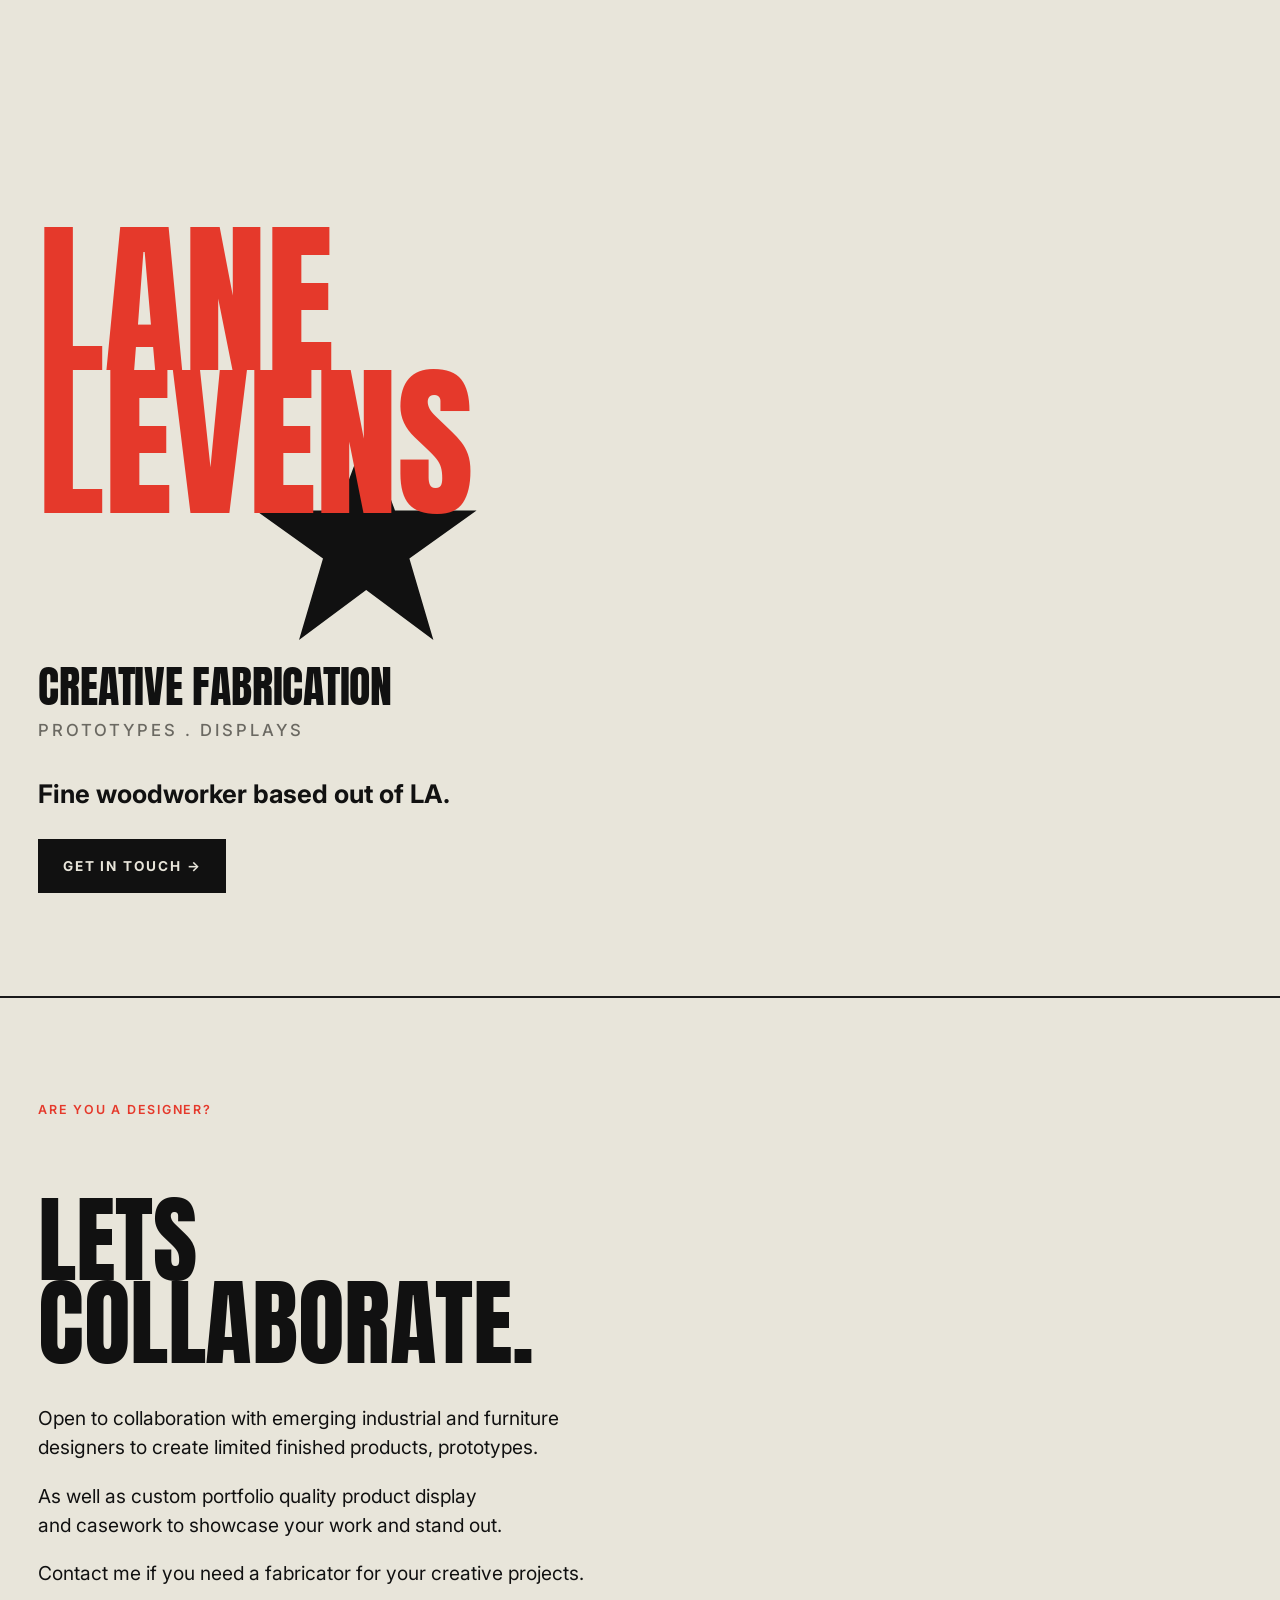
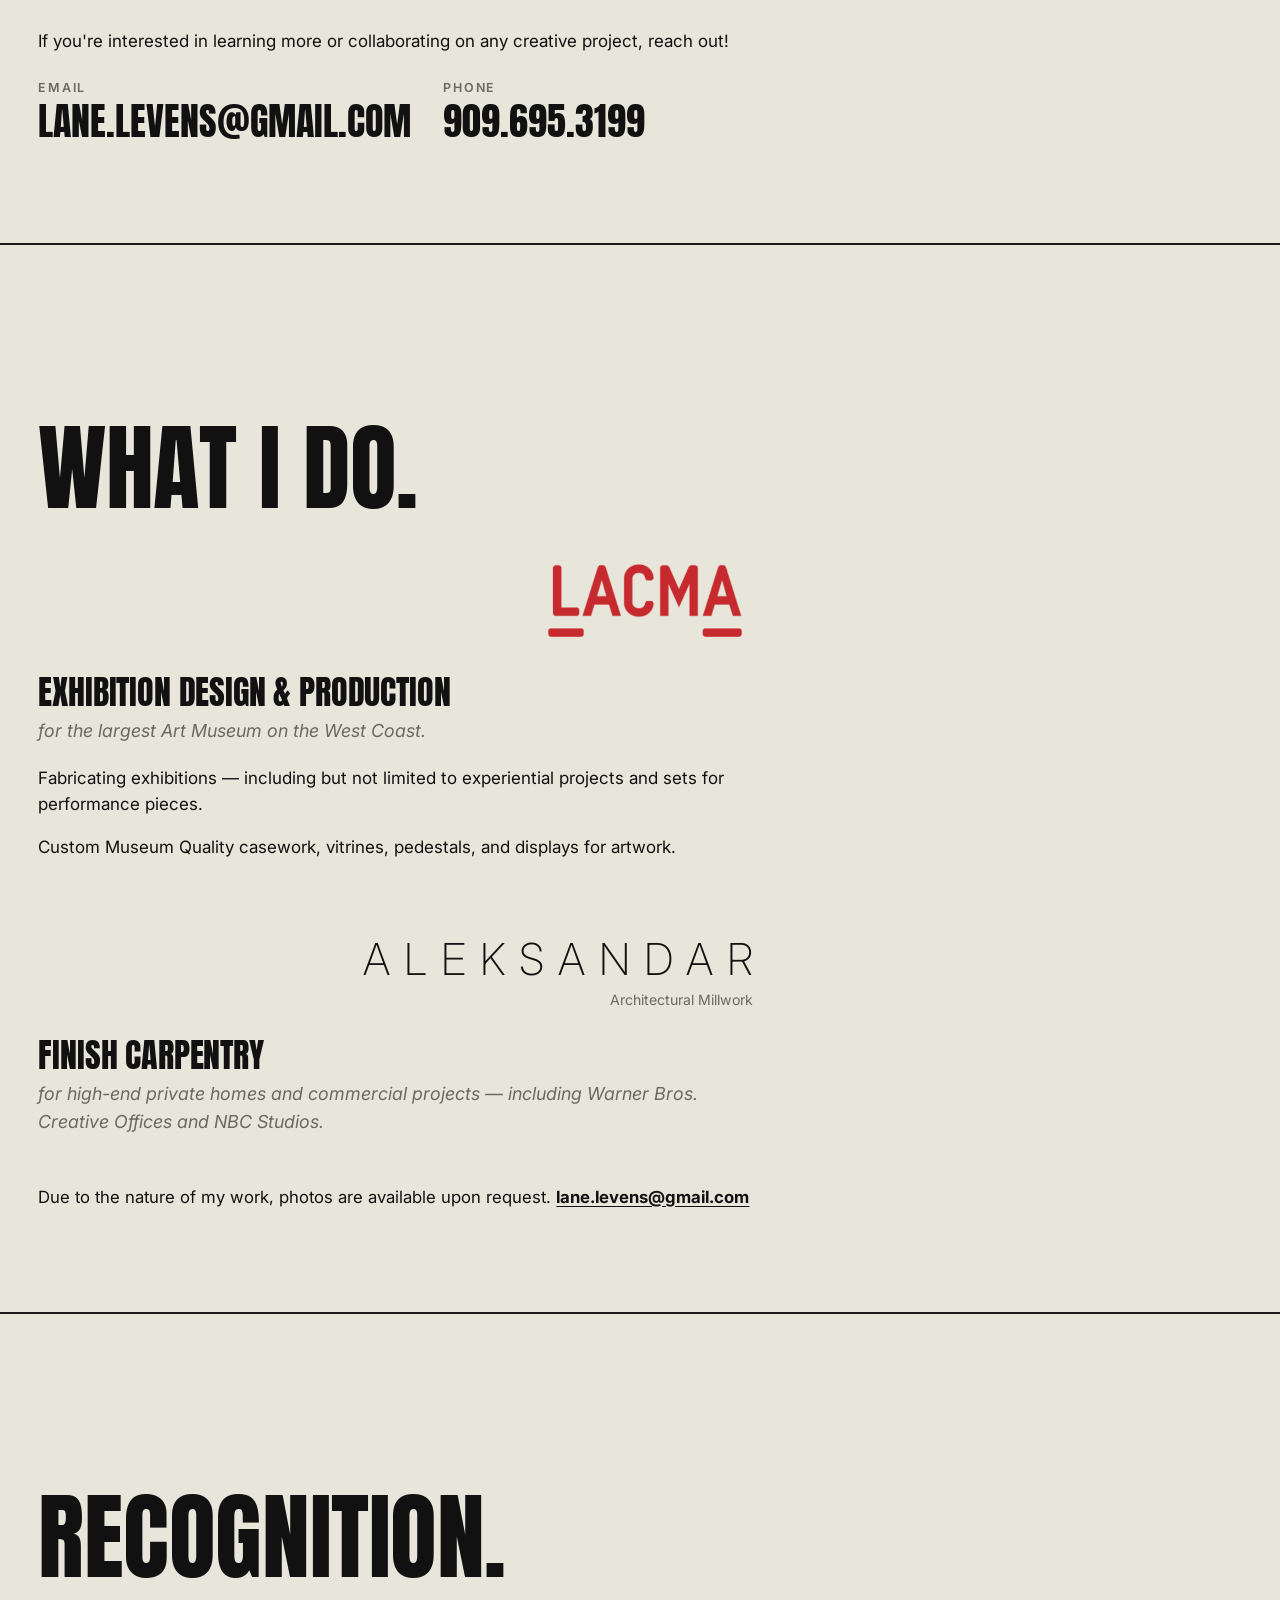
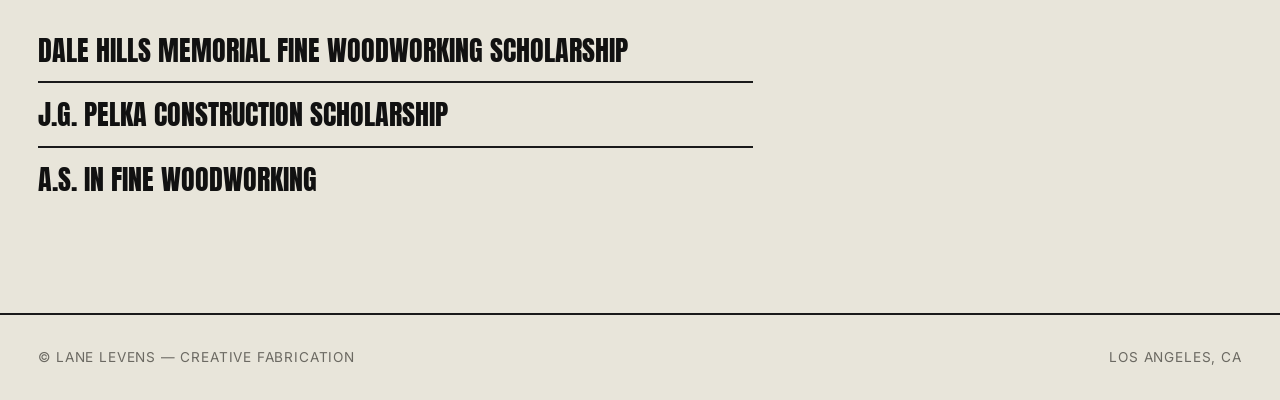
==== index.html @ f6facb87 "Remove top header, add hero star, rewrite finish carpentry copy" ====
<!doctype html>
<html lang="en">
<head>
  <meta charset="utf-8" />
  <meta name="viewport" content="width=device-width, initial-scale=1" />
  <title>Lane Levens — Fine Woodworker, Los Angeles</title>
  <meta name="description" content="Lane Levens — fine woodworker based in LA. Exhibition design and production, finish carpentry, and collaborative builds with designers." />
  <link rel="icon" href="/favicon.ico" sizes="any" />
  <link rel="icon" href="/favicon.svg" type="image/svg+xml" />
  <link rel="apple-touch-icon" href="/apple-touch-icon.png" />
  <link rel="preconnect" href="https://fonts.googleapis.com">
  <link rel="preconnect" href="https://fonts.gstatic.com" crossorigin>
  <link href="https://fonts.googleapis.com/css2?family=Anton&family=Inter:wght@200;400;500;600;700&display=swap" rel="stylesheet">
  <link rel="stylesheet" href="/css/style.css">
</head>
<body>

<!-- ============ HERO ============ -->
<section class="hero">
  <div class="container">
    <div class="hero__lockup">
      <h1 class="display">Lane<br>Levens</h1>
      <svg class="hero__star" viewBox="0 0 24 24" aria-hidden="true" fill="currentColor">
        <polygon points="12,1 15,9 23.5,9 16.5,14 19,22.5 12,17.3 5,22.5 7.5,14 0.5,9 9,9"/>
      </svg>
    </div>
    <p class="hero__subtitle">Creative Fabrication</p>
    <p class="hero__tagline">Prototypes . Displays</p>
    <p class="lede" style="margin-top: 2rem; font-weight: 700; font-size: clamp(1.25rem, 2vw, 1.65rem);">Fine woodworker based out of LA.</p>
    <p style="margin-top: 1.5rem;">
      <a href="#collaborate" class="button button--ink">Get in Touch →</a>
    </p>
  </div>
</section>

<hr class="divider" />

<!-- ============ LETS COLLABORATE ============ -->
<section class="section" id="collaborate">
  <div class="container">
    <p class="eyebrow eyebrow--red mb-2">Are you a designer?</p>
    <h2 class="display display--ink mb-3">Lets<br>Collaborate.</h2>

    <div style="max-width: 65ch; margin-top: 2.5rem;">
      <p class="lede">Open to collaboration with emerging industrial and furniture designers to create limited finished products, prototypes.</p>
      <p class="lede" style="margin-top: 1.25rem;">As well as custom portfolio quality product display and casework to showcase your work and stand out.</p>
      <p class="lede" style="margin-top: 1.25rem;">Contact me if you need a fabricator for your creative projects.</p>
      <p style="margin-top: 2.5rem;">If you're interested in learning more or collaborating on any creative project, reach out!</p>

      <dl class="contact-list contact-list--inline">
        <div>
          <dt>Email</dt>
          <dd><a href="mailto:lane.levens@gmail.com">lane.levens@gmail.com</a></dd>
        </div>
        <div>
          <dt>Phone</dt>
          <dd><a href="tel:+19096953199">909.695.3199</a></dd>
        </div>
      </dl>
    </div>
  </div>
</section>

<hr class="divider" />

<!-- ============ WHAT I DO ============ -->
<section class="section" id="work">
  <div class="container">
    <h2 class="display display--ink mb-3">What I Do.</h2>

    <div style="max-width: 65ch; margin-top: 3rem;">

      <div class="workplace">
        <div class="workplace__logo-row">
          <div class="service-logo">
            <img src="/images/logo-lacma.png" alt="LACMA" />
          </div>
        </div>
        <div class="workplace__body">
          <h3 class="workplace__role">Exhibition Design &amp; Production</h3>
          <p class="workplace__where">for the largest Art Museum on the West Coast.</p>
          <p style="margin-top: 1.25rem;">Fabricating exhibitions — including but not limited to experiential projects and sets for performance pieces.</p>
          <p>Custom Museum Quality casework, vitrines, pedestals, and displays for artwork.</p>
        </div>
      </div>

      <div class="workplace">
        <div class="workplace__logo-row">
          <div class="service-logo service-logo--text" aria-label="Aleksandar Architectural Millwork">
            <span class="alek-wordmark">ALEKSANDAR</span>
            <span class="alek-subtitle">Architectural Millwork</span>
          </div>
        </div>
        <div class="workplace__body">
          <h3 class="workplace__role">Finish Carpentry</h3>
          <p class="workplace__where">for high-end private homes and commercial projects — including Warner Bros. Creative Offices and NBC Studios.</p>
        </div>
      </div>

      <p style="margin-top: 3rem; font-size: 1.05rem;">
        Due to the nature of my work, photos are available upon request. <a href="mailto:lane.levens@gmail.com?subject=Portfolio%20Request" style="font-weight: 700;">lane.levens@gmail.com</a>
      </p>

    </div>
  </div>
</section>

<hr class="divider" />

<!-- ============ RECOGNITION ============ -->
<section class="section" id="recognition">
  <div class="container">
    <h2 class="display display--ink mb-3">Recognition.</h2>

    <ul style="list-style: none; padding: 0; margin: 2.5rem 0 0; max-width: 65ch;">
      <li style="border-bottom: 2px solid var(--rule); padding: 1rem 0; font-family: var(--display); font-size: clamp(1.25rem, 2.5vw, 1.75rem); text-transform: uppercase; line-height: 1.1;">Dale Hills Memorial Fine Woodworking Scholarship</li>
      <li style="border-bottom: 2px solid var(--rule); padding: 1rem 0; font-family: var(--display); font-size: clamp(1.25rem, 2.5vw, 1.75rem); text-transform: uppercase; line-height: 1.1;">J.G. Pelka Construction Scholarship</li>
      <li style="padding: 1rem 0; font-family: var(--display); font-size: clamp(1.25rem, 2.5vw, 1.75rem); text-transform: uppercase; line-height: 1.1;">A.S. in Fine Woodworking</li>
    </ul>
  </div>
</section>

<!-- ============ FOOTER ============ -->
<footer class="site-footer">
  <div class="container site-footer__inner">
    <span>© Lane Levens — Creative Fabrication</span>
    <span>Los Angeles, CA</span>
  </div>
</footer>

</body>
</html>
---- css/style.css ----
/* ============================================================
   LANE.LEVENS — creative fabrication
   Brand: bold red display type, black star motif, cream ground.
   ============================================================ */

:root {
  /* Brand tokens — derived from the LANE.LEVENS logo sheet */
  --red: #E5392B;
  --red-deep: #C82A1E;
  --cream: #E8E5DA;
  --cream-soft: #EFEDE3;
  --ink: #111111;
  --ink-soft: #1F1F1F;
  --muted: #6B6962;
  --rule: #1A1A1A;

  /* Type */
  --display: "Anton", "Archivo Black", "Impact", system-ui, sans-serif;
  --body: "Inter", -apple-system, BlinkMacSystemFont, "Segoe UI", Roboto, sans-serif;

  /* Layout */
  --container: 1280px;
  --gutter: clamp(1.25rem, 3vw, 2.5rem);
  --section-y: clamp(3.5rem, 8vw, 7rem);
}

/* ---------- Reset ---------- */
*, *::before, *::after { box-sizing: border-box; }
html { -webkit-text-size-adjust: 100%; scroll-behavior: smooth; }
body {
  margin: 0;
  font-family: var(--body);
  font-size: 17px;
  line-height: 1.55;
  color: var(--ink);
  background: var(--cream);
  -webkit-font-smoothing: antialiased;
  -moz-osx-font-smoothing: grayscale;
}
img, svg { display: block; max-width: 100%; height: auto; }
a { color: inherit; text-underline-offset: 3px; }
a:hover { color: var(--red); }
button { font: inherit; cursor: pointer; }

/* ---------- Typography ---------- */
.display {
  font-family: var(--display);
  font-weight: 400;
  letter-spacing: -0.005em;
  line-height: 0.86;
  text-transform: uppercase;
  color: var(--red);
}
.display--ink { color: var(--ink); }

h1.display { font-size: clamp(3.5rem, 13vw, 12rem); }
h2.display { font-size: clamp(2.75rem, 8vw, 6rem); }
h3.display { font-size: clamp(1.75rem, 3.5vw, 2.75rem); }

.eyebrow {
  font-family: var(--body);
  font-size: 0.78rem;
  letter-spacing: 0.14em;
  text-transform: uppercase;
  font-weight: 600;
  color: var(--ink);
}
.eyebrow--red { color: var(--red); }

.lede {
  font-size: clamp(1.05rem, 1.5vw, 1.25rem);
  line-height: 1.5;
  max-width: 56ch;
}

p { margin: 0 0 1em; }
p:last-child { margin-bottom: 0; }

/* Smarter line-breaking: balanced headlines, prettier prose endings. */
h1, h2, h3, h4,
.display,
.eyebrow,
.lede,
.work-card__title,
.experience-item__role {
  text-wrap: balance;
}
p, li {
  text-wrap: pretty;
}

/* ---------- Layout primitives ---------- */
.container {
  width: 100%;
  max-width: var(--container);
  margin-inline: auto;
  padding-inline: var(--gutter);
}
.section {
  padding-block: var(--section-y);
}
.divider {
  border: 0;
  border-top: 2px solid var(--rule);
  margin: 0;
}

/* ---------- Header / nav ---------- */
.site-header {
  position: sticky;
  top: 0;
  z-index: 50;
  background: var(--cream);
  border-bottom: 2px solid var(--rule);
}
.site-header__inner {
  display: flex;
  align-items: center;
  justify-content: space-between;
  gap: 1rem;
  padding-block: 0.9rem;
}
.brand {
  font-family: var(--display);
  font-size: clamp(1.25rem, 2.2vw, 1.6rem);
  color: var(--red);
  text-transform: uppercase;
  text-decoration: none;
  letter-spacing: -0.005em;
  display: inline-flex;
  align-items: center;
  gap: 0.55rem;
}
.brand .brand-star {
  width: 1em; height: 1em;
  flex: 0 0 auto;
  color: var(--ink);
}
.nav {
  display: flex;
  gap: clamp(1rem, 2.5vw, 2rem);
}
.nav a {
  font-size: 0.85rem;
  text-transform: uppercase;
  letter-spacing: 0.14em;
  font-weight: 600;
  text-decoration: none;
  color: var(--ink);
  padding-block: 0.25rem;
  border-bottom: 2px solid transparent;
}
.nav a[aria-current="page"] {
  border-bottom-color: var(--red);
  color: var(--red);
}
.nav a:hover { color: var(--red); }

/* ---------- Hero lockup (name + star) ---------- */
.hero__lockup {
  position: relative;
  display: inline-block;
  isolation: isolate;
}
.hero__lockup h1 {
  position: relative;
  z-index: 2;
}
.hero__star {
  position: absolute;
  right: -0.45em;       /* bleed past the right edge of LEVENS */
  bottom: -0.15em;
  width: clamp(7rem, 18vw, 18rem);
  height: auto;
  color: var(--ink);
  z-index: 1;
  pointer-events: none;
}

/* ---------- Hero subtitles ---------- */
.hero__subtitle {
  font-family: var(--display);
  font-weight: 400;
  font-size: clamp(1.75rem, 4vw, 2.75rem);
  line-height: 1;
  color: var(--ink);
  text-transform: uppercase;
  margin: 0.75rem 0 0;
  letter-spacing: -0.005em;
}
.hero__tagline {
  font-family: var(--body);
  font-weight: 500;
  font-size: clamp(0.95rem, 1.3vw, 1.15rem);
  letter-spacing: 0.18em;
  text-transform: uppercase;
  color: var(--muted);
  margin: 0.6rem 0 0;
}

/* ---------- Hero ---------- */
.hero {
  position: relative;
  padding-block: clamp(3rem, 7vw, 6rem) clamp(3.5rem, 8vw, 7rem);
  overflow: hidden;
}
.hero__grid {
  display: grid;
  grid-template-columns: 1fr;
  gap: clamp(1.5rem, 3vw, 3rem);
  align-items: end;
}
@media (min-width: 900px) {
  .hero__grid { grid-template-columns: 1.4fr 1fr; }
}
.hero__title {
  position: relative;
}
.hero__title .star {
  position: absolute;
  right: -3vw;
  bottom: -2vw;
  width: clamp(8rem, 22vw, 22rem);
  color: var(--ink);
  z-index: -1;
}
.hero__meta {
  display: flex;
  flex-direction: column;
  gap: 1.25rem;
  padding-top: 0.5rem;
  border-top: 2px solid var(--rule);
}
.hero__meta-row {
  display: flex;
  justify-content: space-between;
  gap: 1rem;
}
.hero__meta-row dt {
  font-size: 0.78rem;
  letter-spacing: 0.14em;
  text-transform: uppercase;
  font-weight: 600;
  color: var(--muted);
}
.hero__meta-row dd {
  margin: 0;
  font-weight: 600;
  text-align: right;
}

/* ---------- Marquee strip (under hero) ---------- */
.marquee {
  border-block: 2px solid var(--rule);
  background: var(--ink);
  color: var(--cream);
  overflow: hidden;
  padding-block: 0.6rem;
}
.marquee__track {
  display: flex;
  gap: 3rem;
  white-space: nowrap;
  animation: marquee 30s linear infinite;
  font-family: var(--display);
  font-size: clamp(1.25rem, 2.5vw, 1.75rem);
  text-transform: uppercase;
  letter-spacing: 0.02em;
}
.marquee__track span { display: inline-flex; align-items: center; gap: 1.5rem; }
.marquee__track .dot {
  width: 0.55em; height: 0.55em;
  background: var(--red);
  border-radius: 50%;
  display: inline-block;
}
@keyframes marquee {
  from { transform: translateX(0); }
  to   { transform: translateX(-50%); }
}

/* ---------- Featured / portfolio cards ---------- */
.work-grid {
  display: grid;
  grid-template-columns: 1fr;
  gap: clamp(2rem, 4vw, 3.5rem);
}
@media (min-width: 760px) {
  .work-grid { grid-template-columns: 1fr 1fr; }
}
.work-card {
  display: flex;
  flex-direction: column;
  gap: 1rem;
  text-decoration: none;
  color: inherit;
}
.work-card__media {
  position: relative;
  aspect-ratio: 4 / 3;
  overflow: hidden;
  background: var(--cream-soft);
  border: 2px solid var(--rule);
}
.work-card__media img {
  width: 100%; height: 100%;
  object-fit: cover;
  transition: transform 600ms cubic-bezier(.2,.7,.2,1);
}
.work-card:hover .work-card__media img { transform: scale(1.04); }
.work-card__media--placeholder {
  display: grid;
  place-items: center;
  color: var(--muted);
  font-family: var(--display);
  font-size: 1.5rem;
  text-transform: uppercase;
  background:
    repeating-linear-gradient(
      45deg,
      var(--cream-soft) 0 14px,
      transparent 14px 28px
    ),
    var(--cream);
}
.work-card__index {
  font-family: var(--display);
  font-size: 1.5rem;
  color: var(--red);
  letter-spacing: 0;
}
.work-card__title {
  font-family: var(--display);
  font-size: clamp(1.5rem, 3vw, 2.25rem);
  text-transform: uppercase;
  color: var(--ink);
  margin: 0;
  line-height: 0.9;
}
.work-card__meta {
  font-size: 0.85rem;
  letter-spacing: 0.06em;
  text-transform: uppercase;
  color: var(--muted);
  font-weight: 600;
}

/* ---------- About / experience ---------- */
.about-grid {
  display: grid;
  grid-template-columns: 1fr;
  gap: clamp(2rem, 4vw, 4rem);
}
@media (min-width: 900px) {
  .about-grid { grid-template-columns: 1.2fr 1fr; }
}

.experience-list {
  display: grid;
  gap: 2rem;
}
.experience-item {
  display: grid;
  grid-template-columns: 1fr;
  gap: 0.5rem;
  padding-bottom: 2rem;
  border-bottom: 2px solid var(--rule);
}
.experience-item:last-child { border-bottom: 0; padding-bottom: 0; }
@media (min-width: 720px) {
  .experience-item {
    grid-template-columns: 200px 1fr;
    gap: 2rem;
  }
}
.experience-item__when {
  font-size: 0.85rem;
  letter-spacing: 0.06em;
  text-transform: uppercase;
  color: var(--muted);
  font-weight: 600;
  padding-top: 0.4rem;
}
.experience-item__role {
  font-family: var(--display);
  font-size: clamp(1.5rem, 2.5vw, 2rem);
  text-transform: uppercase;
  color: var(--ink);
  margin: 0 0 0.25rem;
  line-height: 0.95;
}
.experience-item__org {
  font-weight: 600;
  margin-bottom: 0.5rem;
  color: var(--red);
}
.experience-item ul {
  margin: 0.5rem 0 0;
  padding-left: 1.1rem;
}
.experience-item li { margin-bottom: 0.25rem; }

/* ---------- Contact / CTA ---------- */
.cta {
  background: var(--ink);
  color: var(--cream);
  padding-block: clamp(3rem, 7vw, 5.5rem);
}
.cta a:not(.button) { color: var(--red); }
.cta h2.display { color: var(--cream); }
.cta__row {
  display: flex;
  flex-wrap: wrap;
  align-items: end;
  justify-content: space-between;
  gap: 1.5rem;
}
.button {
  display: inline-flex;
  align-items: center;
  gap: 0.5rem;
  padding: 0.9rem 1.4rem;
  background: var(--red);
  color: var(--cream);
  text-decoration: none;
  text-transform: uppercase;
  letter-spacing: 0.14em;
  font-size: 0.85rem;
  font-weight: 700;
  border: 2px solid var(--red);
  transition: background 180ms ease, color 180ms ease;
}
.button:hover {
  background: transparent;
  color: var(--red);
}
.button--ink {
  background: var(--ink);
  border-color: var(--ink);
  color: var(--cream);
}
.button--ink:hover { background: transparent; color: var(--ink); }

/* ---------- Contact details ---------- */
.contact-list {
  list-style: none;
  margin: 0; padding: 0;
  display: grid;
  gap: 1.5rem;
}
.contact-list--inline {
  margin-top: 1.5rem;
  grid-template-columns: 1fr 1fr;
  gap: 2rem;
  max-width: 56ch;
}
.contact-list--inline dt {
  color: var(--muted);
}
.contact-list--inline dd {
  font-size: clamp(1.2rem, 2.4vw, 1.85rem);
  color: var(--ink);
}
.contact-list--inline dd a:hover { color: var(--red); }
.contact-list dt {
  font-size: 0.78rem;
  letter-spacing: 0.14em;
  text-transform: uppercase;
  color: var(--muted);
  font-weight: 600;
  margin-bottom: 0.25rem;
}
.contact-list dd {
  margin: 0;
  font-family: var(--display);
  font-size: clamp(1.5rem, 3vw, 2.5rem);
  text-transform: uppercase;
  color: var(--ink);
  line-height: 1;
}
.contact-list a { text-decoration: none; }
.contact-list a:hover { color: var(--red); }

/* ---------- Footer ---------- */
.site-footer {
  background: var(--cream);
  border-top: 2px solid var(--rule);
  padding-block: 2rem;
  font-size: 0.85rem;
  letter-spacing: 0.06em;
  text-transform: uppercase;
  color: var(--muted);
}
.site-footer__inner {
  display: flex;
  flex-wrap: wrap;
  justify-content: space-between;
  gap: 1rem;
}

/* ---------- Pitch callout (services / capabilities) ---------- */
.pitch {
  position: relative;
  padding: 1.5rem 1.75rem 1.5rem 2rem;
  margin: 2rem 0 0;
  border-left: 4px solid var(--red);
  background: var(--cream-soft);
  font-size: clamp(1.05rem, 1.5vw, 1.2rem);
  line-height: 1.5;
  font-weight: 500;
  max-width: 56ch;
}
.pitch__lead {
  display: block;
  font-family: var(--display);
  font-size: 0.85rem;
  letter-spacing: 0.14em;
  text-transform: uppercase;
  color: var(--red);
  margin-bottom: 0.5rem;
  font-weight: 400;
}

/* ---------- Org / client mark (large name treatment) ---------- */
.org-mark {
  display: flex;
  align-items: baseline;
  gap: 0.75rem;
  flex-wrap: wrap;
}
.org-mark__star {
  font-family: var(--display);
  color: var(--red);
  font-size: clamp(2rem, 5vw, 3rem);
  line-height: 1;
}

/* ---------- Workplace block (logo + role + body) ---------- */
.workplace {
  margin-top: clamp(3rem, 6vw, 5rem);
}
.workplace:first-of-type {
  margin-top: 0;
}
.workplace__logo-row {
  display: flex;
  justify-content: flex-end;
  margin-bottom: 1.75rem;
}
.workplace__body {
  margin-top: 0;
}
.workplace__role {
  font-family: var(--display);
  font-weight: 400;
  text-transform: uppercase;
  letter-spacing: -0.005em;
  font-size: clamp(1.5rem, 3vw, 2.1rem);
  line-height: 1;
  margin: 0;
}
.workplace__where {
  font-size: clamp(1.05rem, 1.4vw, 1.2rem);
  color: var(--muted);
  font-style: italic;
  margin: 0.5rem 0 0;
  max-width: 60ch;
}

/* ---------- Service / workplace logos ---------- */
.service-logo {
  display: inline-block;
}
.service-logo img {
  display: block;
  height: 70px;
  width: auto;
}
@media (min-width: 720px) {
  .service-logo img { height: 90px; }
}

/* Text-based Aleksandar wordmark (matches cncthecity.com lockup) */
.service-logo--text {
  color: var(--ink);
}
.alek-wordmark {
  display: block;
  font-family: "Inter", -apple-system, sans-serif;
  font-weight: 200;
  font-size: clamp(1.75rem, 3.5vw, 2.75rem);
  letter-spacing: 0.32em;
  /* absorb the trailing letter-spacing so the right edge aligns to the final R */
  margin-right: -0.32em;
  line-height: 1;
}
.alek-subtitle {
  display: block;
  font-family: "Inter", -apple-system, sans-serif;
  font-weight: 400;
  font-size: clamp(0.85rem, 1.1vw, 1rem);
  color: var(--muted);
  margin-top: 0.45rem;
  letter-spacing: 0;
  text-align: right;
}

/* ---------- TODO badge for visible placeholders ---------- */
.todo {
  display: inline-block;
  font-family: var(--body);
  font-size: 0.7rem;
  letter-spacing: 0.12em;
  text-transform: uppercase;
  font-weight: 700;
  background: var(--red);
  color: var(--cream);
  padding: 0.2rem 0.5rem;
  border-radius: 2px;
  vertical-align: middle;
  margin-left: 0.5rem;
}
.placeholder-text {
  color: var(--muted);
  font-style: italic;
}

/* ---------- Utilities ---------- */
.sr-only {
  position: absolute; width: 1px; height: 1px;
  padding: 0; margin: -1px; overflow: hidden;
  clip: rect(0, 0, 0, 0); white-space: nowrap; border: 0;
}
.text-right { text-align: right; }
.mt-0 { margin-top: 0; }
.mb-1 { margin-bottom: 0.5rem; }
.mb-2 { margin-bottom: 1rem; }
.mb-3 { margin-bottom: 1.5rem; }
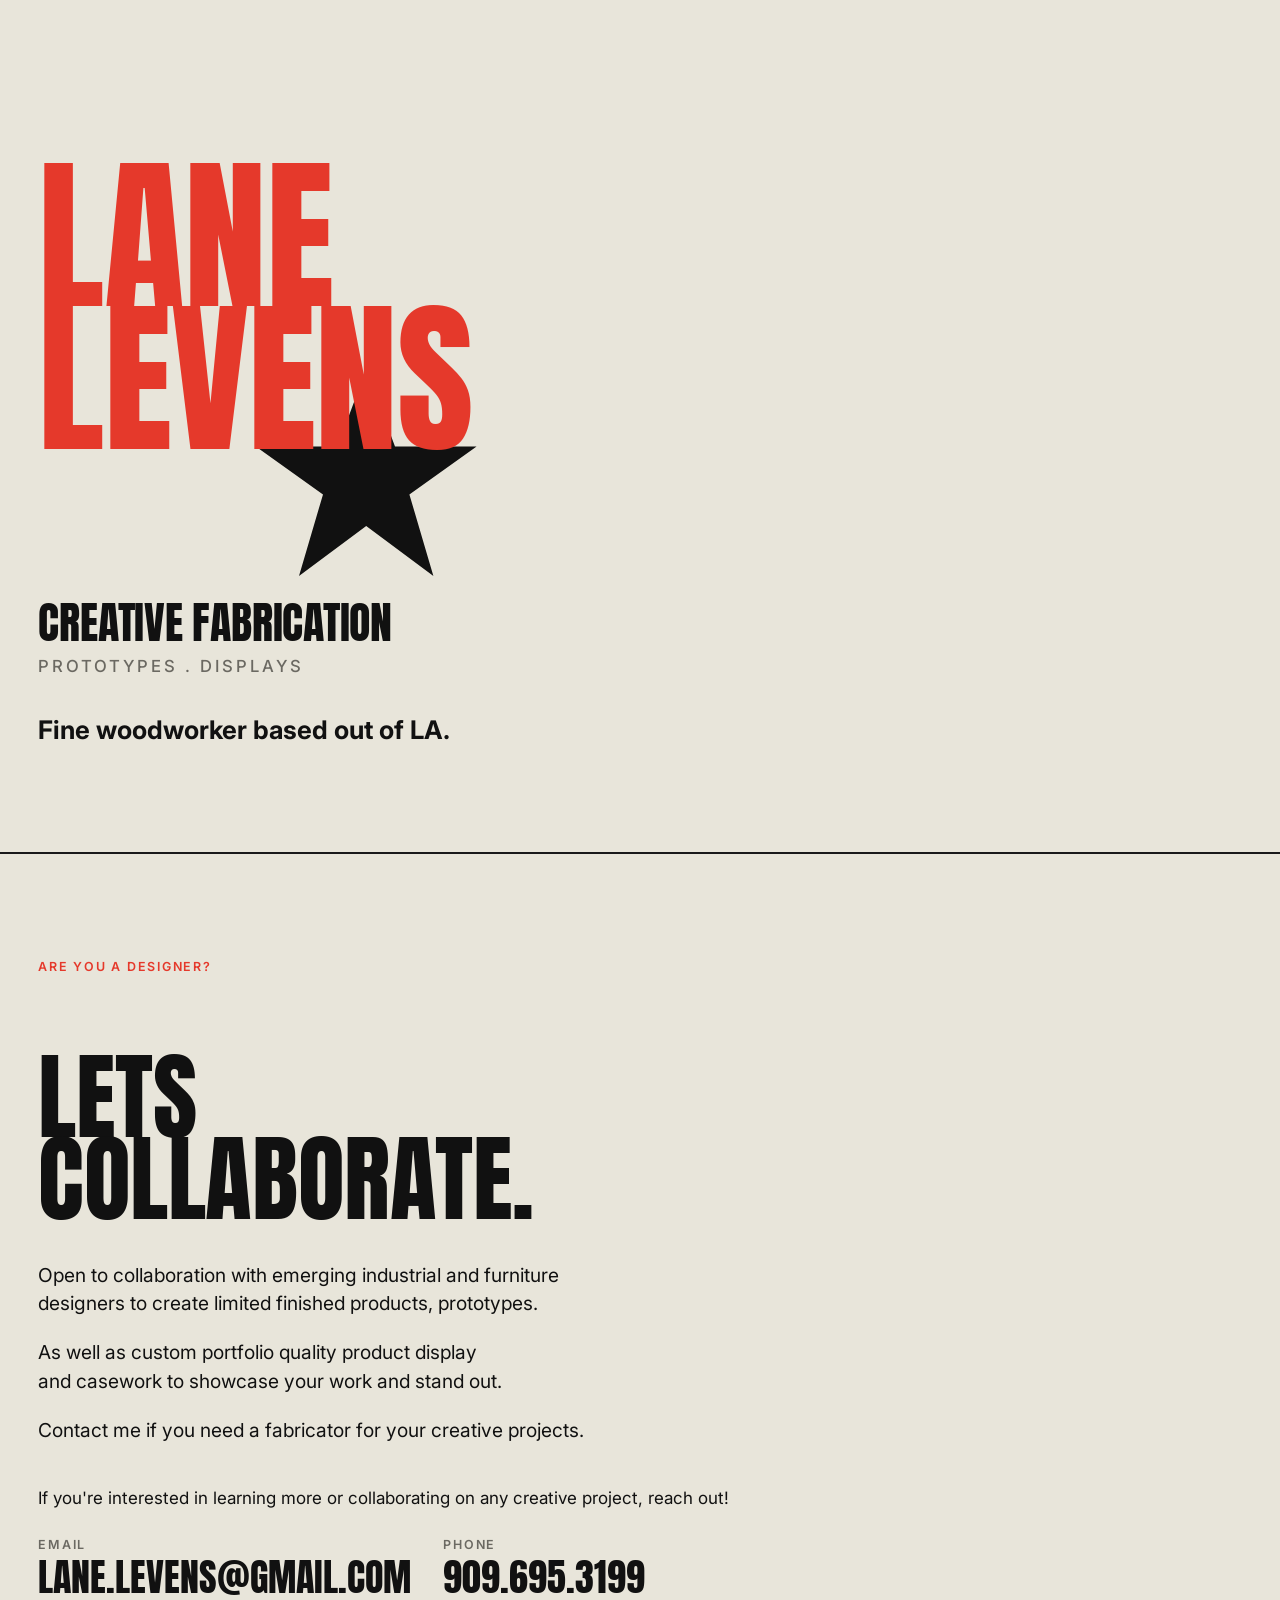
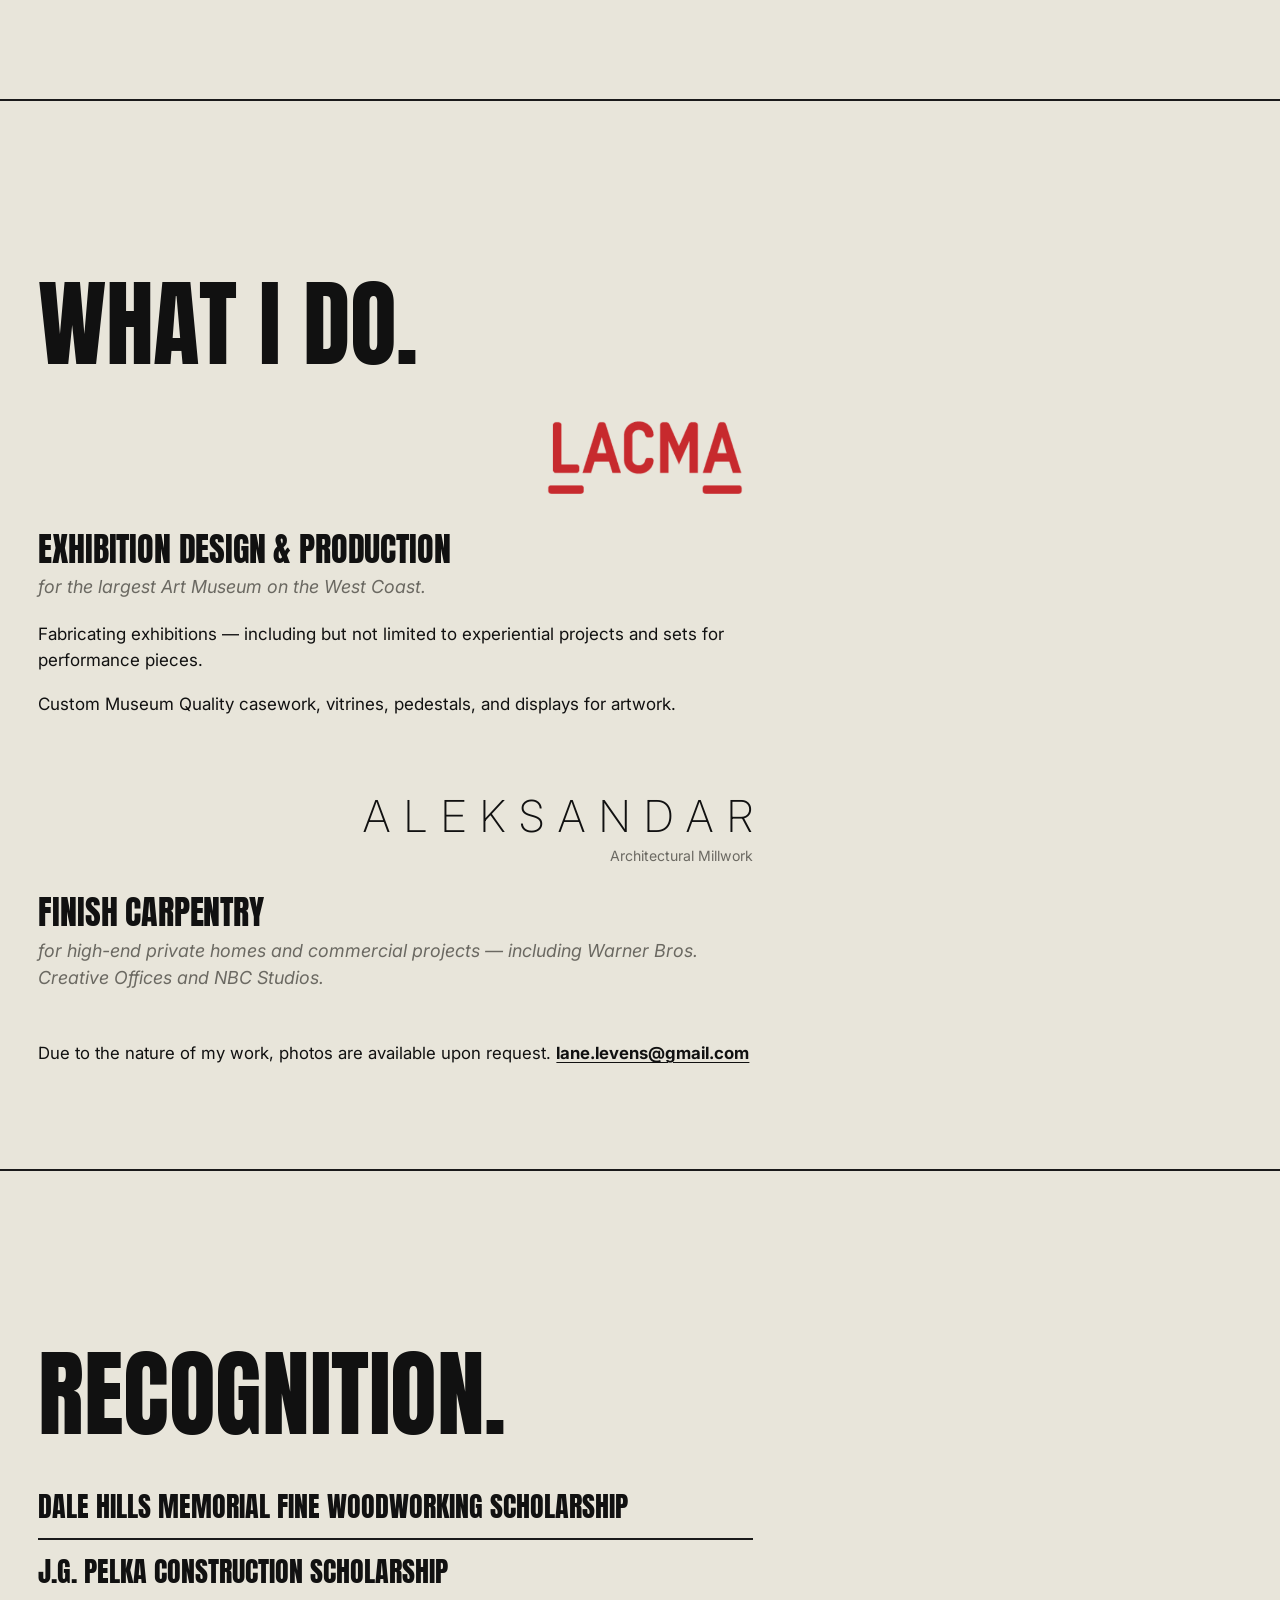
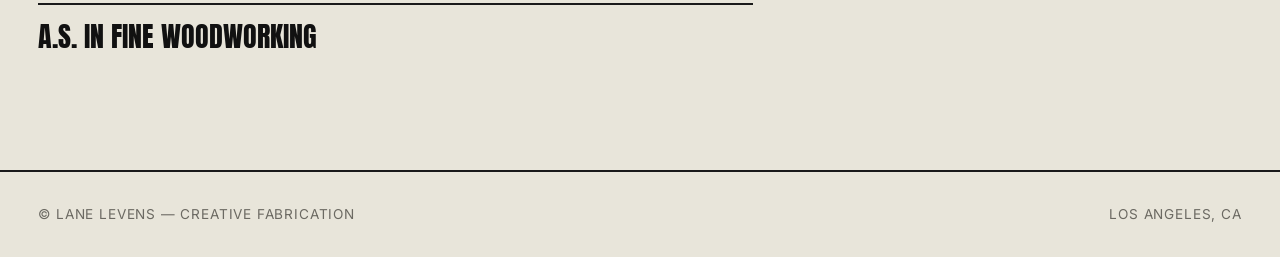
==== commit 4a60493e: "Tighten hero top spacing and remove Get in Touch button" ====
--- a/index.html
+++ b/index.html
@@ -27,9 +27,6 @@
     <p class="hero__subtitle">Creative Fabrication</p>
     <p class="hero__tagline">Prototypes . Displays</p>
     <p class="lede" style="margin-top: 2rem; font-weight: 700; font-size: clamp(1.25rem, 2vw, 1.65rem);">Fine woodworker based out of LA.</p>
-    <p style="margin-top: 1.5rem;">
-      <a href="#collaborate" class="button button--ink">Get in Touch →</a>
-    </p>
   </div>
 </section>
 
--- a/css/style.css
+++ b/css/style.css
@@ -201,7 +201,7 @@
 /* ---------- Hero ---------- */
 .hero {
   position: relative;
-  padding-block: clamp(3rem, 7vw, 6rem) clamp(3.5rem, 8vw, 7rem);
+  padding-block: clamp(1rem, 2vw, 2rem) clamp(3.5rem, 8vw, 7rem);
   overflow: hidden;
 }
 .hero__grid {
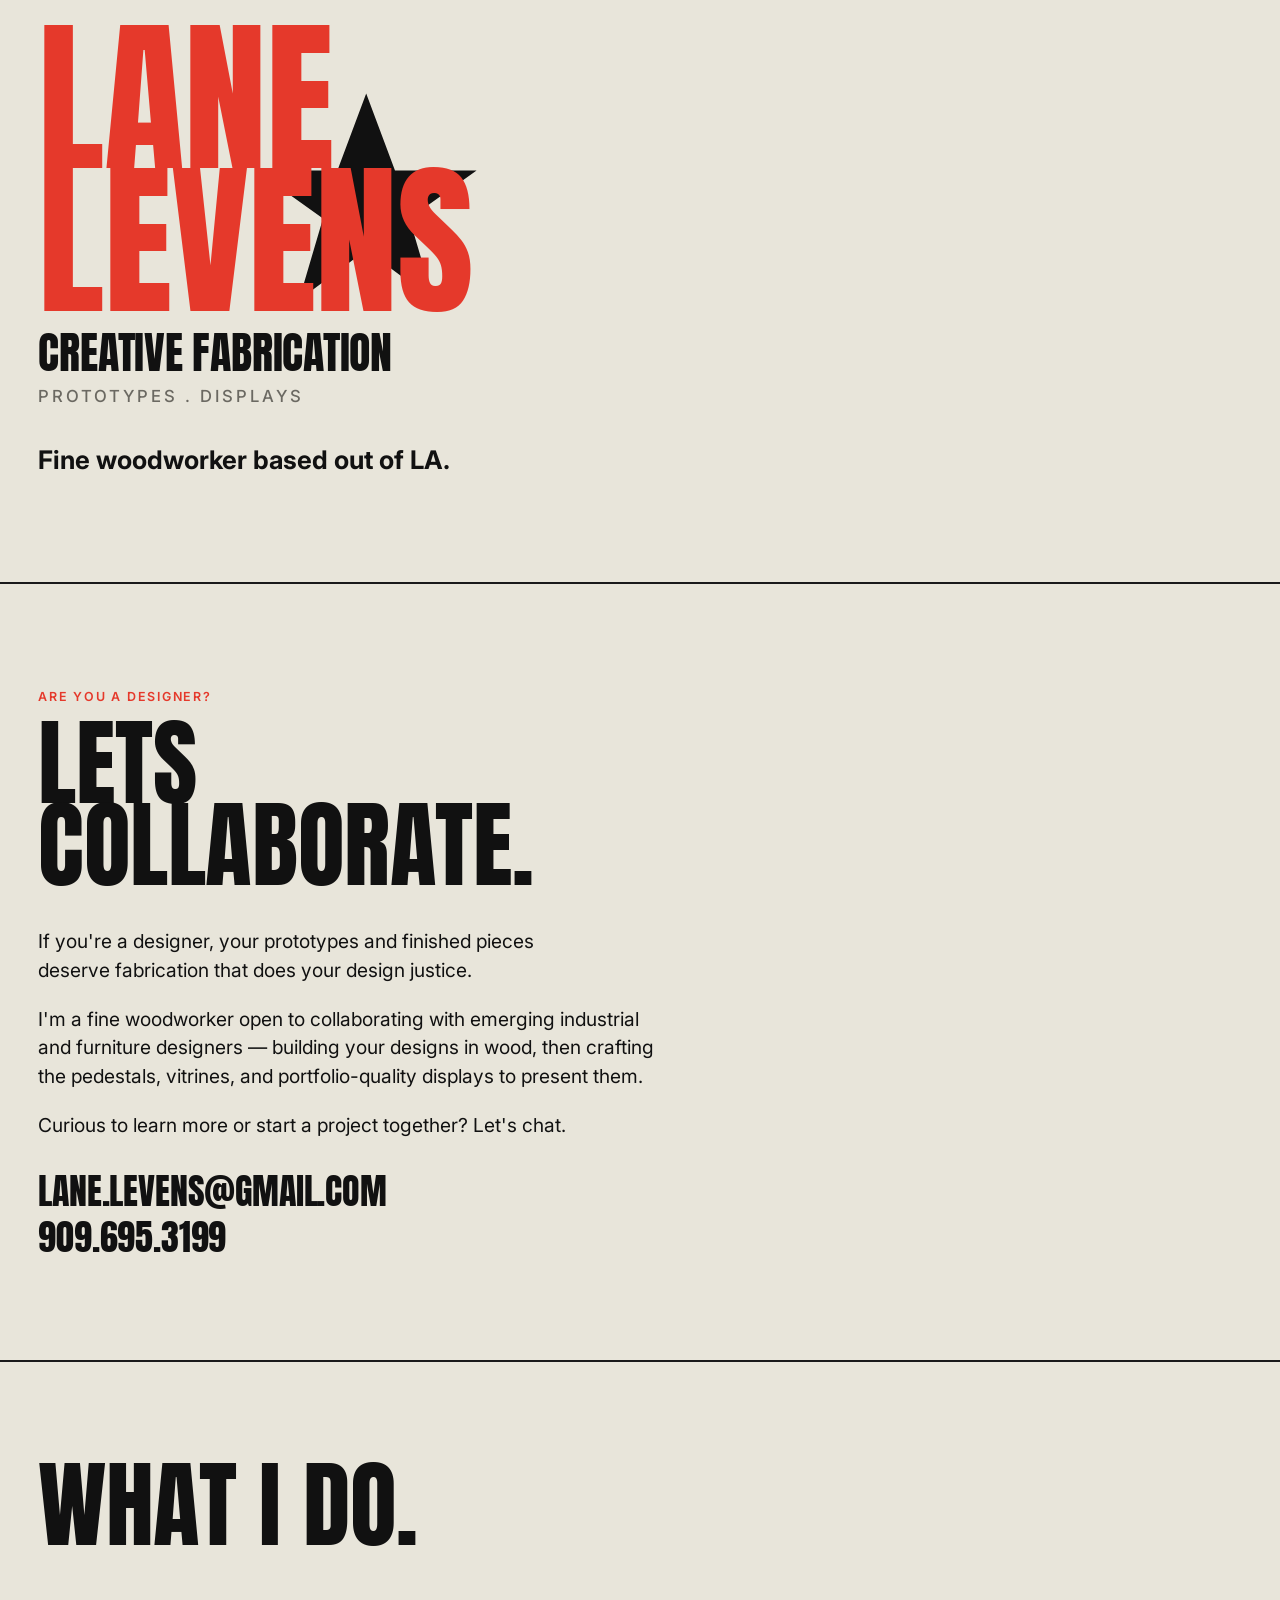
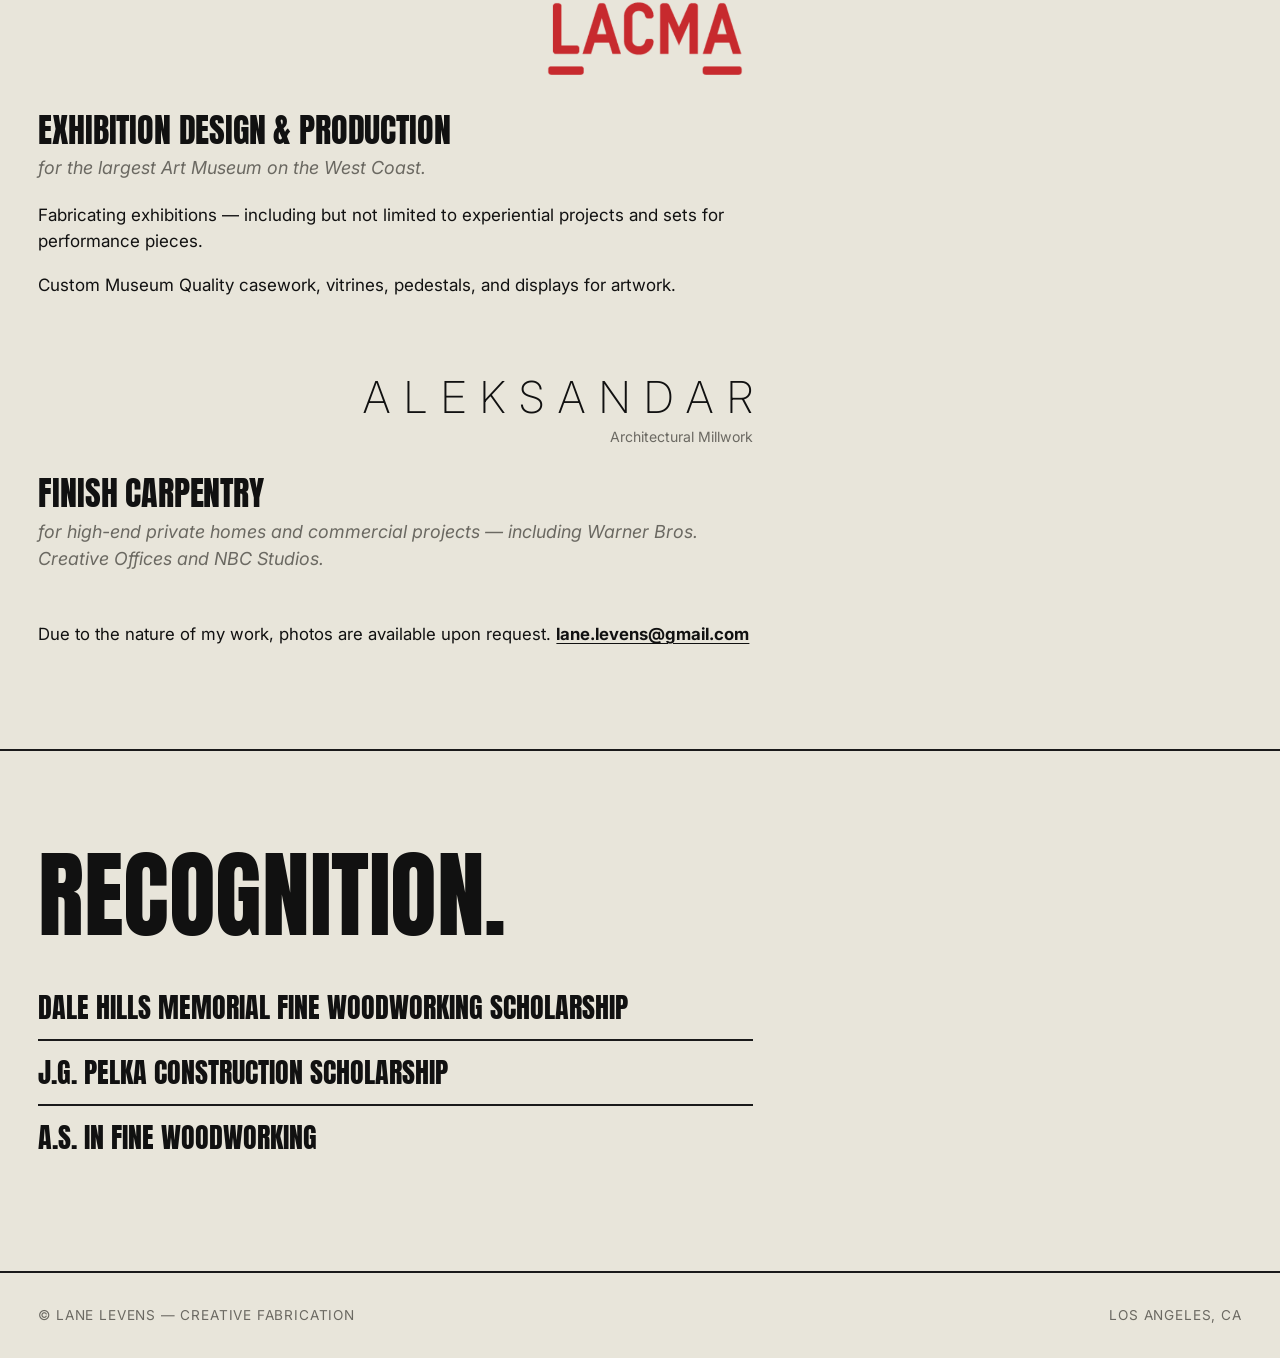
==== commit 983646c6: "Rewrite collab copy and stack contact info without labels" ====
--- a/index.html
+++ b/index.html
@@ -39,21 +39,14 @@
     <h2 class="display display--ink mb-3">Lets<br>Collaborate.</h2>
 
     <div style="max-width: 65ch; margin-top: 2.5rem;">
-      <p class="lede">Open to collaboration with emerging industrial and furniture designers to create limited finished products, prototypes.</p>
-      <p class="lede" style="margin-top: 1.25rem;">As well as custom portfolio quality product display and casework to showcase your work and stand out.</p>
-      <p class="lede" style="margin-top: 1.25rem;">Contact me if you need a fabricator for your creative projects.</p>
-      <p style="margin-top: 2.5rem;">If you're interested in learning more or collaborating on any creative project, reach out!</p>
+      <p class="lede">If you're a designer, your prototypes and finished pieces deserve fabrication that does your design justice.</p>
+      <p class="lede" style="margin-top: 1.25rem;">I'm a fine woodworker open to collaborating with emerging industrial and furniture designers — building your designs in wood, then crafting the pedestals, vitrines, and portfolio-quality displays to present them.</p>
+      <p class="lede" style="margin-top: 1.25rem;">Curious to learn more or start a project together? Let's chat.</p>
 
-      <dl class="contact-list contact-list--inline">
-        <div>
-          <dt>Email</dt>
-          <dd><a href="mailto:lane.levens@gmail.com">lane.levens@gmail.com</a></dd>
-        </div>
-        <div>
-          <dt>Phone</dt>
-          <dd><a href="tel:+19096953199">909.695.3199</a></dd>
-        </div>
-      </dl>
+      <div class="contact-stack">
+        <a href="mailto:lane.levens@gmail.com">lane.levens@gmail.com</a>
+        <a href="tel:+19096953199">909.695.3199</a>
+      </div>
     </div>
   </div>
 </section>
--- a/css/style.css
+++ b/css/style.css
@@ -50,6 +50,7 @@
   line-height: 0.86;
   text-transform: uppercase;
   color: var(--red);
+  margin: 0;
 }
 .display--ink { color: var(--ink); }
 
@@ -462,6 +463,27 @@
   color: var(--ink);
 }
 .contact-list--inline dd a:hover { color: var(--red); }
+
+/* ---------- Stacked contact (email / phone) ---------- */
+.contact-stack {
+  display: flex;
+  flex-direction: column;
+  gap: 0.4rem;
+  margin-top: 2rem;
+}
+.contact-stack a {
+  display: inline-block;
+  font-family: var(--display);
+  font-weight: 400;
+  font-size: clamp(1.4rem, 3vw, 2.25rem);
+  text-transform: uppercase;
+  text-decoration: none;
+  color: var(--ink);
+  line-height: 1.1;
+  letter-spacing: -0.005em;
+  width: fit-content;
+}
+.contact-stack a:hover { color: var(--red); }
 .contact-list dt {
   font-size: 0.78rem;
   letter-spacing: 0.14em;
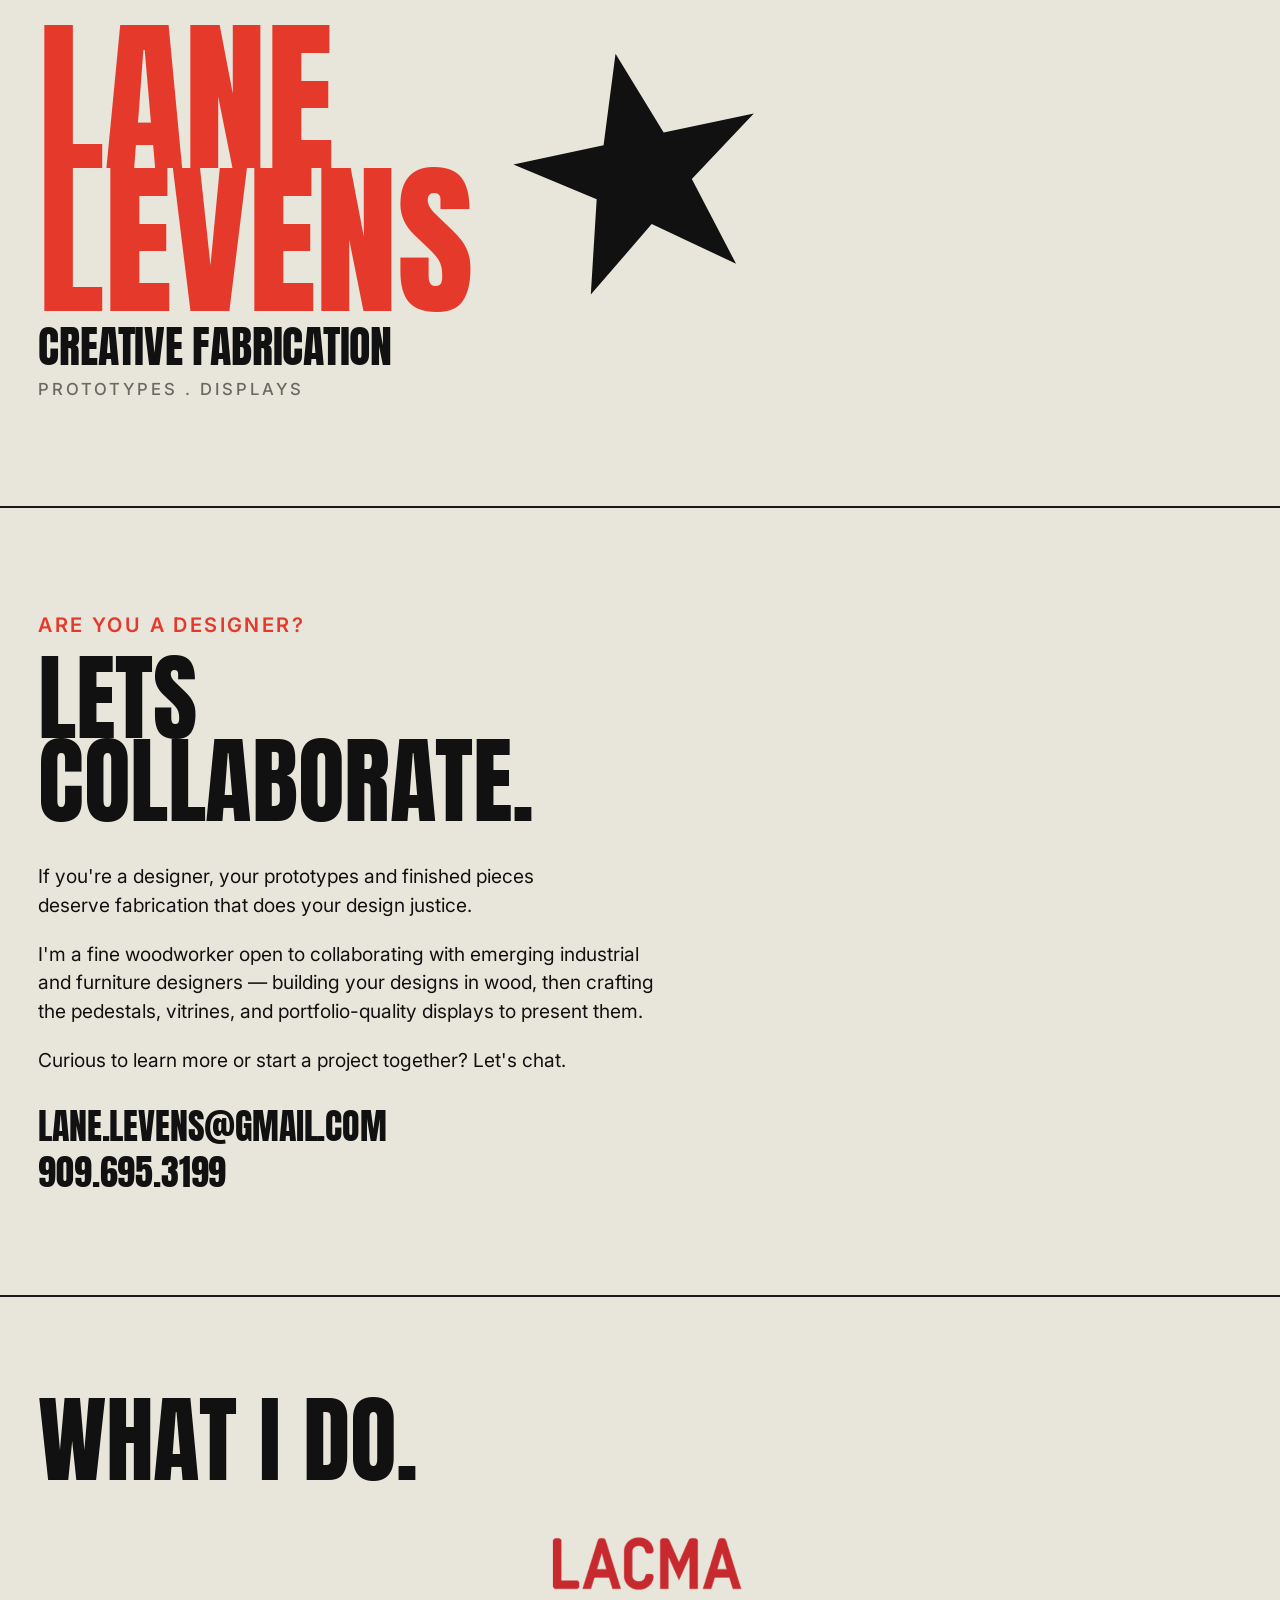
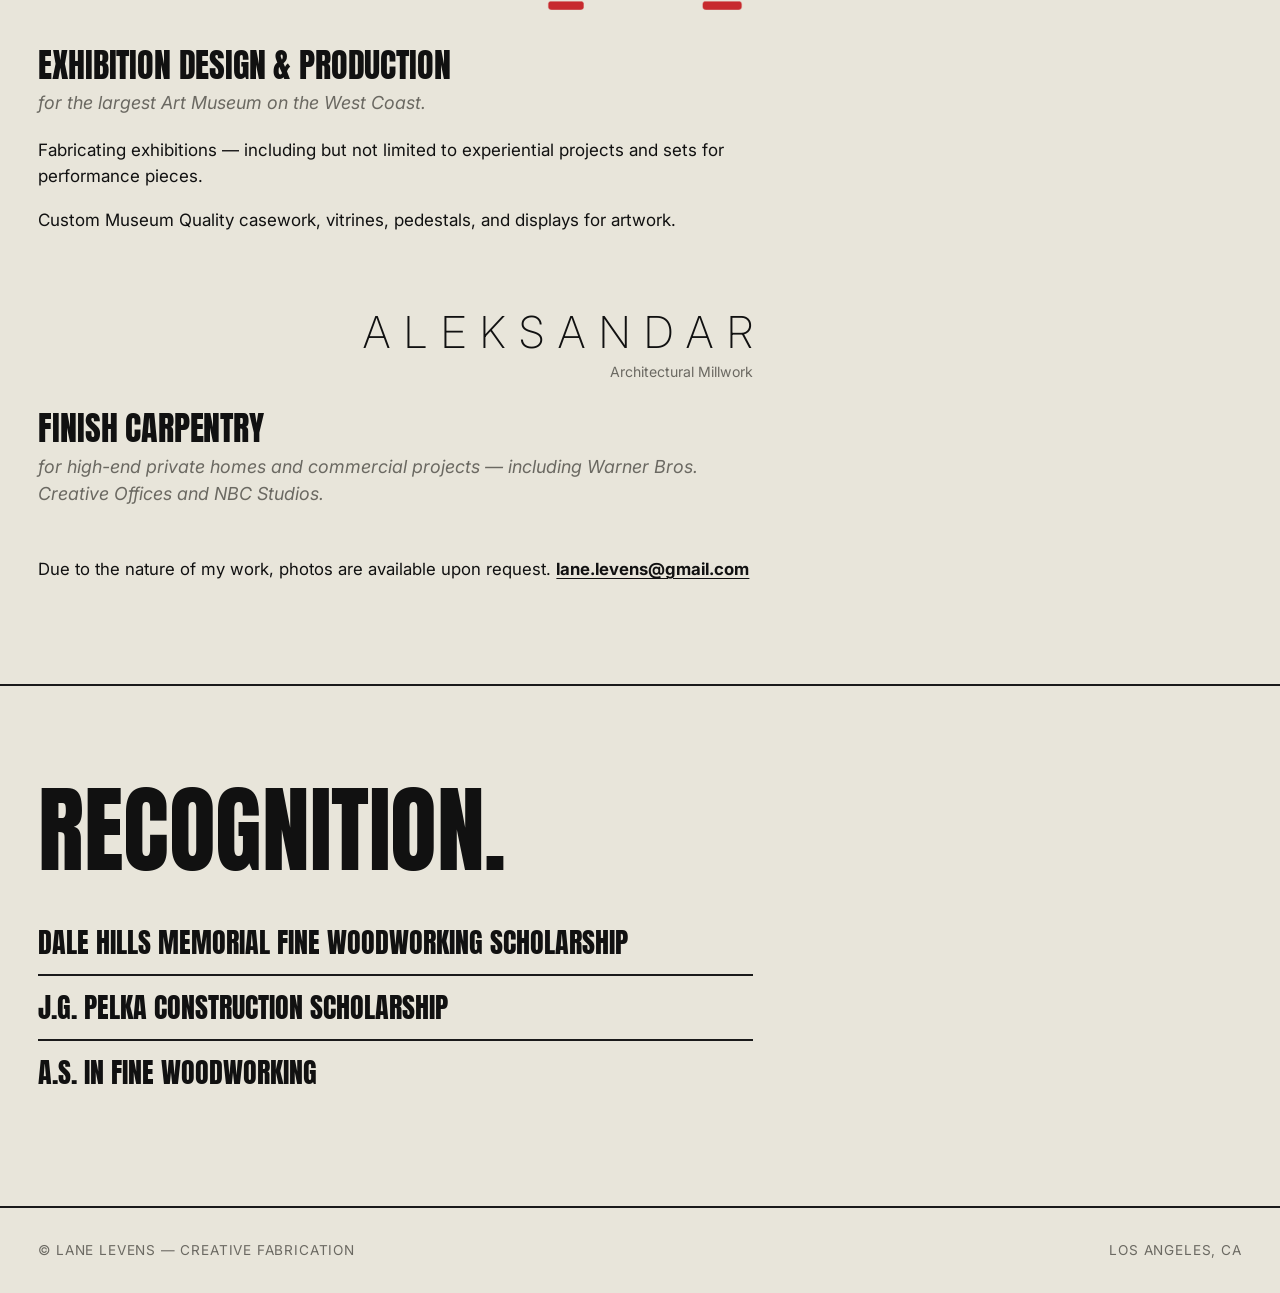
==== commit 4481d96a: "Move star to right of LANE LEVENS, drop fine woodworker line, enlarge designer eyebrow" ====
--- a/index.html
+++ b/index.html
@@ -20,13 +20,12 @@
   <div class="container">
     <div class="hero__lockup">
       <h1 class="display">Lane<br>Levens</h1>
-      <svg class="hero__star" viewBox="0 0 24 24" aria-hidden="true" fill="currentColor">
-        <polygon points="12,1 15,9 23.5,9 16.5,14 19,22.5 12,17.3 5,22.5 7.5,14 0.5,9 9,9"/>
+      <svg class="hero__big-star" viewBox="0 0 100 100" aria-hidden="true" preserveAspectRatio="xMidYMid meet">
+        <polygon transform="rotate(-12 50 50)" points="50,4 62,38 98,38 69,58 79,94 50,72 21,94 31,58 2,38 38,38" fill="#111"/>
       </svg>
     </div>
     <p class="hero__subtitle">Creative Fabrication</p>
     <p class="hero__tagline">Prototypes . Displays</p>
-    <p class="lede" style="margin-top: 2rem; font-weight: 700; font-size: clamp(1.25rem, 2vw, 1.65rem);">Fine woodworker based out of LA.</p>
   </div>
 </section>
 
@@ -35,7 +34,7 @@
 <!-- ============ LETS COLLABORATE ============ -->
 <section class="section" id="collaborate">
   <div class="container">
-    <p class="eyebrow eyebrow--red mb-2">Are you a designer?</p>
+    <p class="eyebrow eyebrow--red eyebrow--lg mb-2">Are you a designer?</p>
     <h2 class="display display--ink mb-3">Lets<br>Collaborate.</h2>
 
     <div style="max-width: 65ch; margin-top: 2.5rem;">
--- a/css/style.css
+++ b/css/style.css
@@ -67,6 +67,10 @@
   color: var(--ink);
 }
 .eyebrow--red { color: var(--red); }
+.eyebrow--lg {
+  font-size: clamp(1rem, 1.6vw, 1.25rem);
+  letter-spacing: 0.12em;
+}
 
 .lede {
   font-size: clamp(1.05rem, 1.5vw, 1.25rem);
@@ -157,25 +161,21 @@
 }
 .nav a:hover { color: var(--red); }
 
-/* ---------- Hero lockup (name + star) ---------- */
+/* ---------- Hero lockup: LANE LEVENS + star on the right ---------- */
 .hero__lockup {
-  position: relative;
-  display: inline-block;
-  isolation: isolate;
-}
-.hero__lockup h1 {
-  position: relative;
-  z-index: 2;
-}
-.hero__star {
-  position: absolute;
-  right: -0.45em;       /* bleed past the right edge of LEVENS */
-  bottom: -0.15em;
-  width: clamp(7rem, 18vw, 18rem);
+  display: flex;
+  align-items: center;
+  gap: clamp(1rem, 3vw, 3rem);
+  flex-wrap: wrap;
+}
+.hero__lockup .display {
+  flex: 0 1 auto;
+}
+.hero__big-star {
+  flex: 0 0 auto;
+  width: clamp(8rem, 20vw, 18rem);
   height: auto;
   color: var(--ink);
-  z-index: 1;
-  pointer-events: none;
 }
 
 /* ---------- Hero subtitles ---------- */
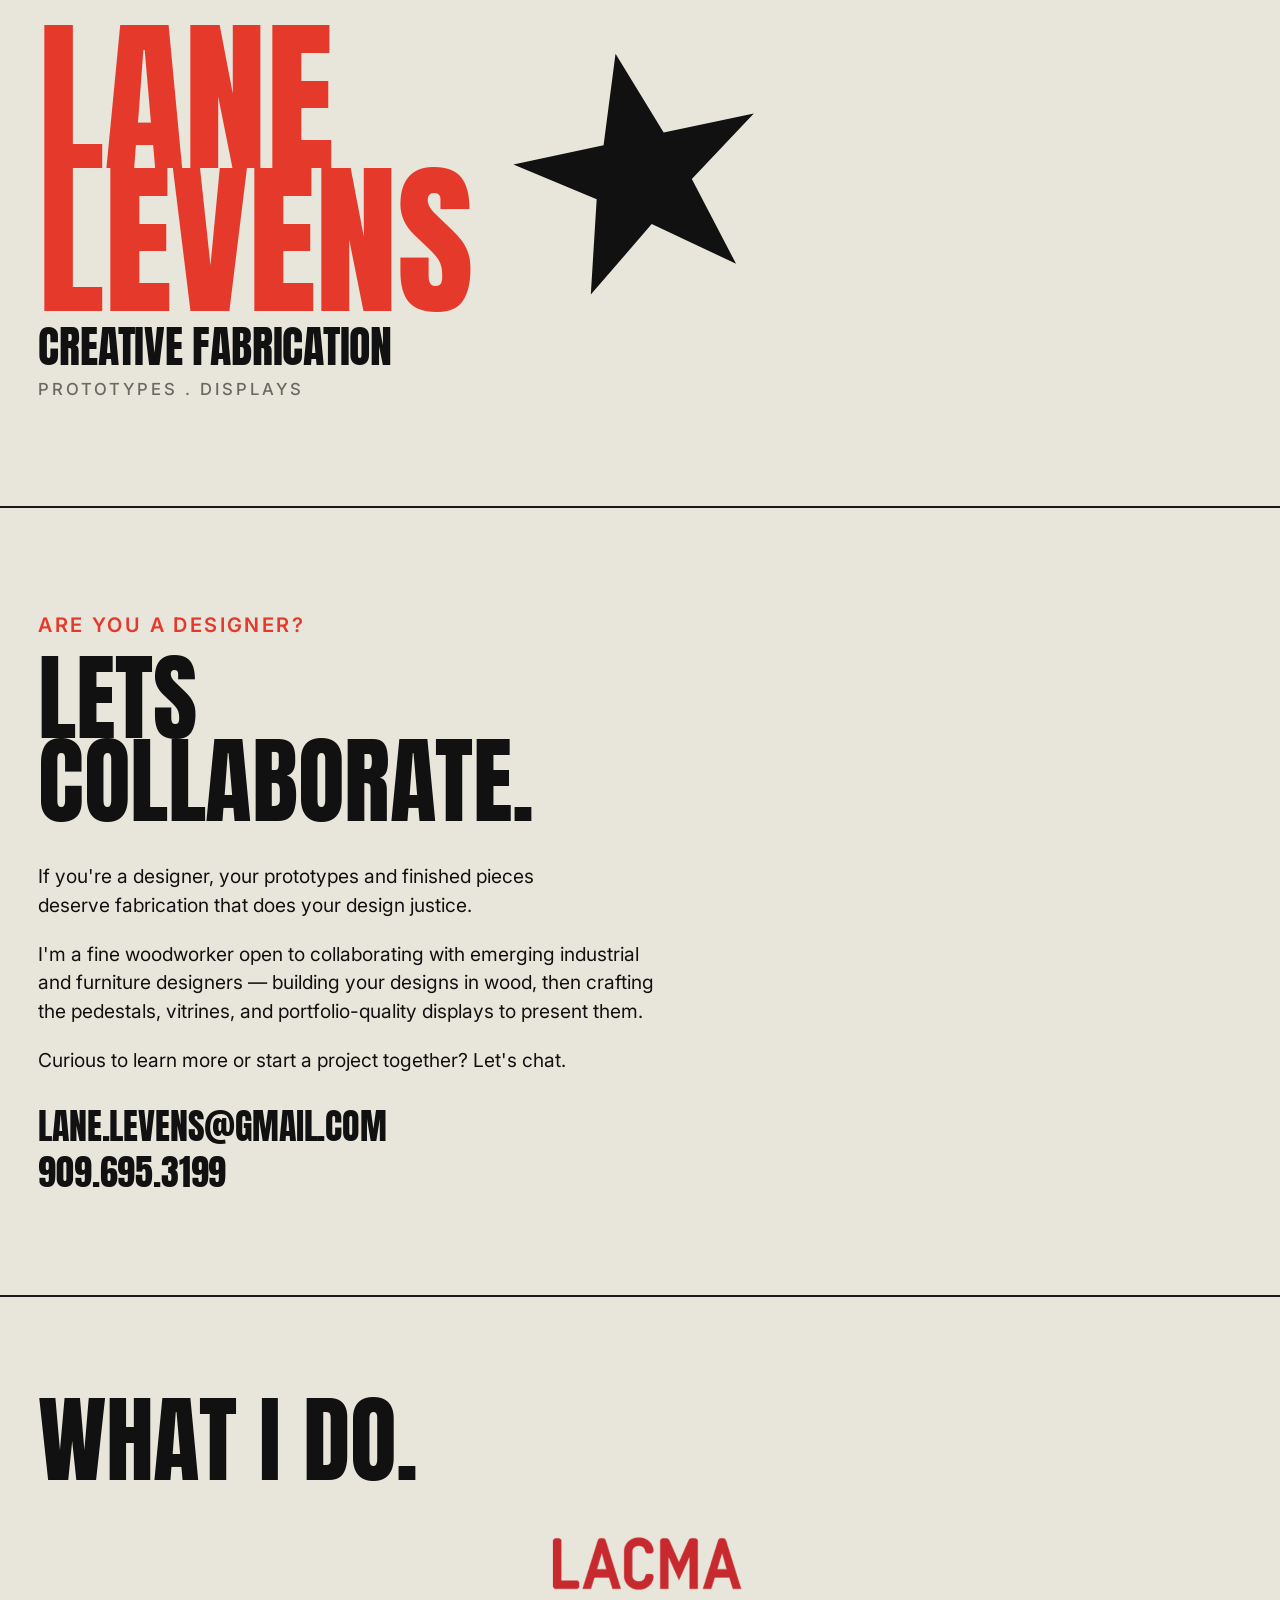
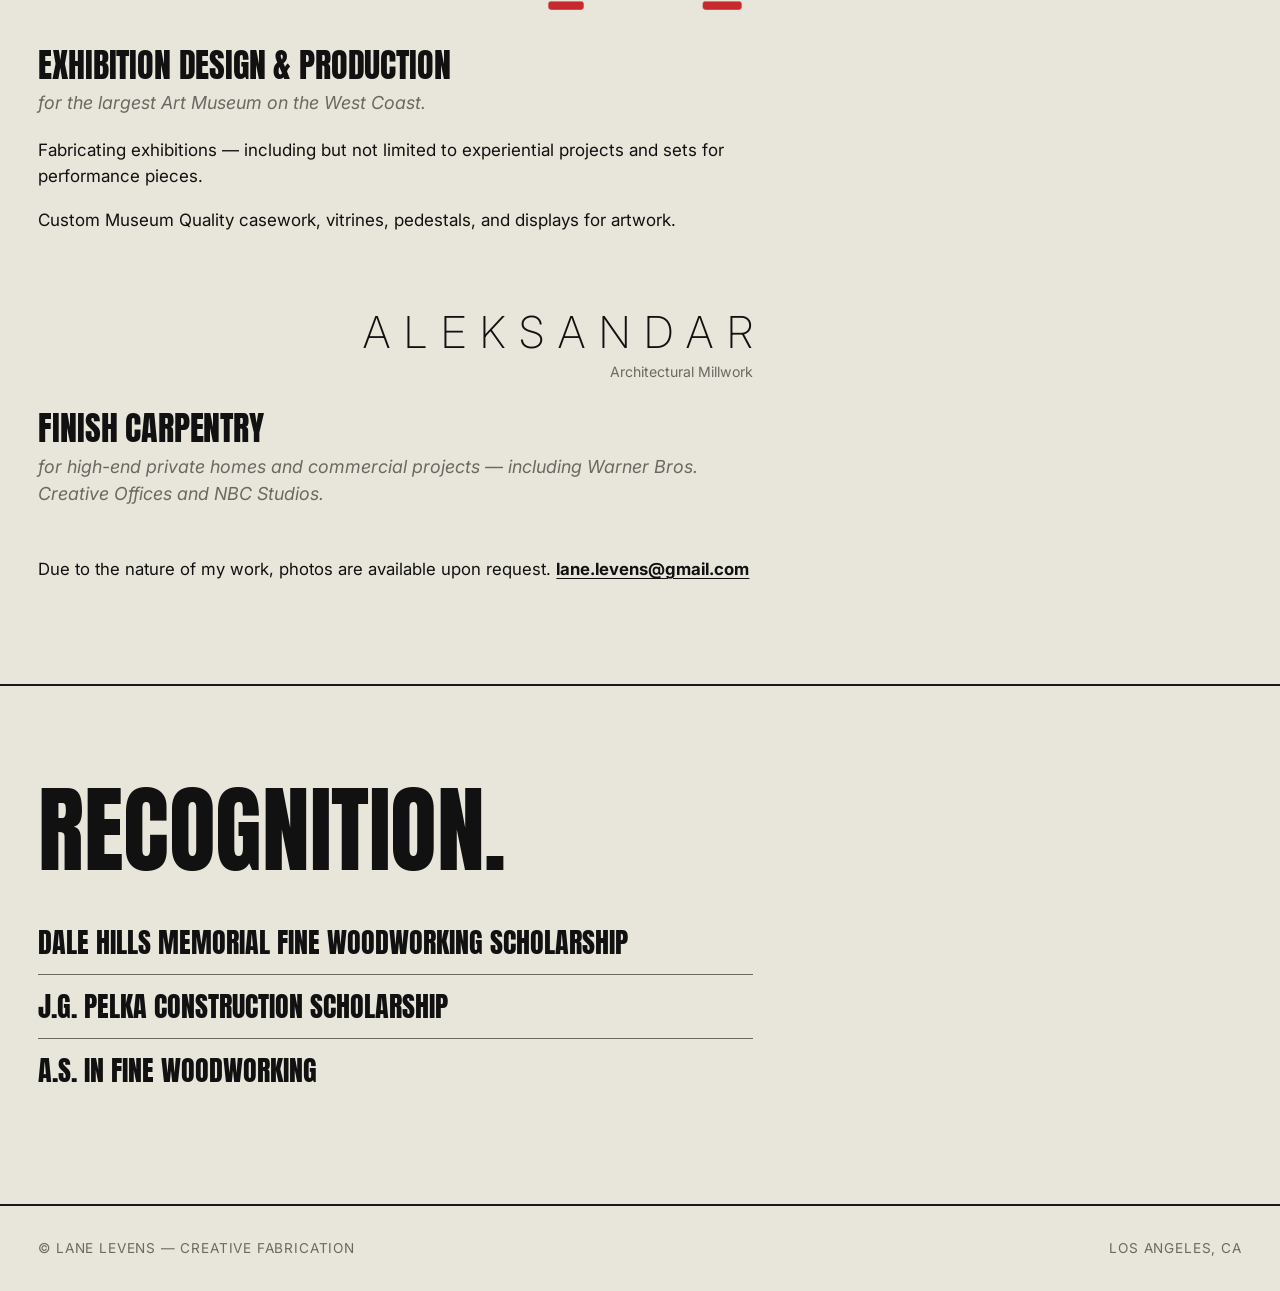
==== commit dbc46730: "SEO + a11y pass: title, JSON-LD, reduced motion, recognition list cleanup" ====
--- a/index.html
+++ b/index.html
@@ -3,8 +3,8 @@
 <head>
   <meta charset="utf-8" />
   <meta name="viewport" content="width=device-width, initial-scale=1" />
-  <title>Lane Levens — Fine Woodworker, Los Angeles</title>
-  <meta name="description" content="Lane Levens — fine woodworker based in LA. Exhibition design and production, finish carpentry, and collaborative builds with designers." />
+  <title>Lane Levens — Creative Fabrication, Los Angeles</title>
+  <meta name="description" content="Lane Levens — creative fabrication in Los Angeles. Prototypes, displays, exhibition design and production, finish carpentry, and collaborative builds with designers." />
   <link rel="icon" href="/favicon.ico" sizes="any" />
   <link rel="icon" href="/favicon.svg" type="image/svg+xml" />
   <link rel="apple-touch-icon" href="/apple-touch-icon.png" />
@@ -12,6 +12,33 @@
   <link rel="preconnect" href="https://fonts.gstatic.com" crossorigin>
   <link href="https://fonts.googleapis.com/css2?family=Anton&family=Inter:wght@200;400;500;600;700&display=swap" rel="stylesheet">
   <link rel="stylesheet" href="/css/style.css">
+  <script type="application/ld+json">
+  {
+    "@context": "https://schema.org",
+    "@type": "Person",
+    "name": "Lane Levens",
+    "jobTitle": "Creative Fabricator",
+    "description": "Fine woodworker and creative fabricator based in Los Angeles. Exhibition design and production, finish carpentry, prototypes, and displays.",
+    "url": "https://lane.levens.com",
+    "email": "mailto:lane.levens@gmail.com",
+    "telephone": "+1-909-695-3199",
+    "address": {
+      "@type": "PostalAddress",
+      "addressLocality": "Los Angeles",
+      "addressRegion": "CA",
+      "addressCountry": "US"
+    },
+    "knowsAbout": [
+      "Fine woodworking",
+      "Finish carpentry",
+      "Exhibition fabrication",
+      "Museum casework",
+      "Vitrines",
+      "Pedestals",
+      "Prototype fabrication"
+    ]
+  }
+  </script>
 </head>
 <body>
 
@@ -75,9 +102,9 @@
 
       <div class="workplace">
         <div class="workplace__logo-row">
-          <div class="service-logo service-logo--text" aria-label="Aleksandar Architectural Millwork">
-            <span class="alek-wordmark">ALEKSANDAR</span>
-            <span class="alek-subtitle">Architectural Millwork</span>
+          <div class="service-logo service-logo--text" role="img" aria-label="Aleksandar Architectural Millwork">
+            <span class="alek-wordmark" aria-hidden="true">ALEKSANDAR</span>
+            <span class="alek-subtitle" aria-hidden="true">Architectural Millwork</span>
           </div>
         </div>
         <div class="workplace__body">
@@ -101,10 +128,10 @@
   <div class="container">
     <h2 class="display display--ink mb-3">Recognition.</h2>
 
-    <ul style="list-style: none; padding: 0; margin: 2.5rem 0 0; max-width: 65ch;">
-      <li style="border-bottom: 2px solid var(--rule); padding: 1rem 0; font-family: var(--display); font-size: clamp(1.25rem, 2.5vw, 1.75rem); text-transform: uppercase; line-height: 1.1;">Dale Hills Memorial Fine Woodworking Scholarship</li>
-      <li style="border-bottom: 2px solid var(--rule); padding: 1rem 0; font-family: var(--display); font-size: clamp(1.25rem, 2.5vw, 1.75rem); text-transform: uppercase; line-height: 1.1;">J.G. Pelka Construction Scholarship</li>
-      <li style="padding: 1rem 0; font-family: var(--display); font-size: clamp(1.25rem, 2.5vw, 1.75rem); text-transform: uppercase; line-height: 1.1;">A.S. in Fine Woodworking</li>
+    <ul class="recognition-list">
+      <li>Dale Hills Memorial Fine Woodworking Scholarship</li>
+      <li>J.G. Pelka Construction Scholarship</li>
+      <li>A.S. in Fine Woodworking</li>
     </ul>
   </div>
 </section>
--- a/css/style.css
+++ b/css/style.css
@@ -27,6 +27,14 @@
 /* ---------- Reset ---------- */
 *, *::before, *::after { box-sizing: border-box; }
 html { -webkit-text-size-adjust: 100%; scroll-behavior: smooth; }
+@media (prefers-reduced-motion: reduce) {
+  html { scroll-behavior: auto; }
+  *, *::before, *::after {
+    animation-duration: 0.001ms !important;
+    animation-iteration-count: 1 !important;
+    transition-duration: 0.001ms !important;
+  }
+}
 body {
   margin: 0;
   font-family: var(--body);
@@ -627,6 +635,25 @@
   text-align: right;
 }
 
+/* ---------- Recognition list ---------- */
+.recognition-list {
+  list-style: none;
+  padding: 0;
+  margin: 2.5rem 0 0;
+  max-width: 65ch;
+}
+.recognition-list li {
+  font-family: var(--display);
+  font-size: clamp(1.25rem, 2.5vw, 1.75rem);
+  text-transform: uppercase;
+  line-height: 1.1;
+  padding: 1rem 0;
+  border-bottom: 1px solid var(--muted);
+}
+.recognition-list li:last-child {
+  border-bottom: 0;
+}
+
 /* ---------- TODO badge for visible placeholders ---------- */
 .todo {
   display: inline-block;
